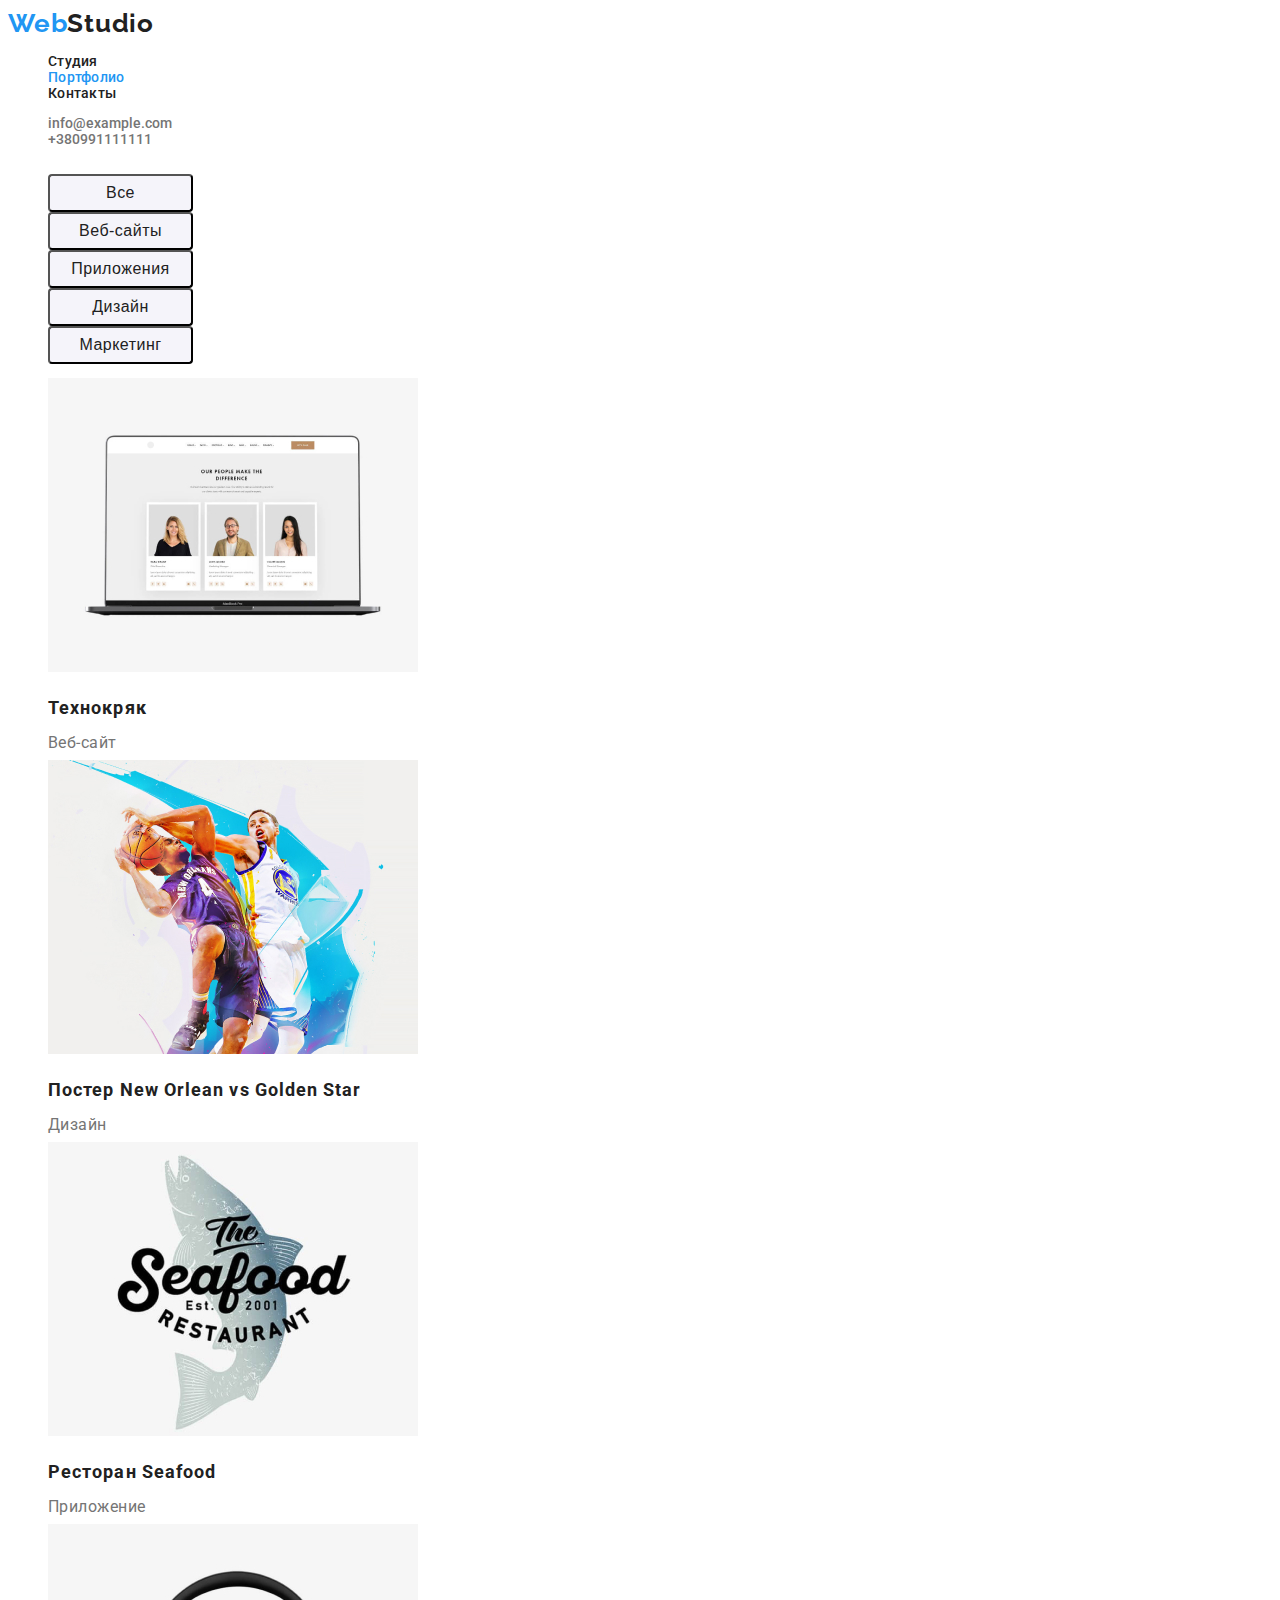
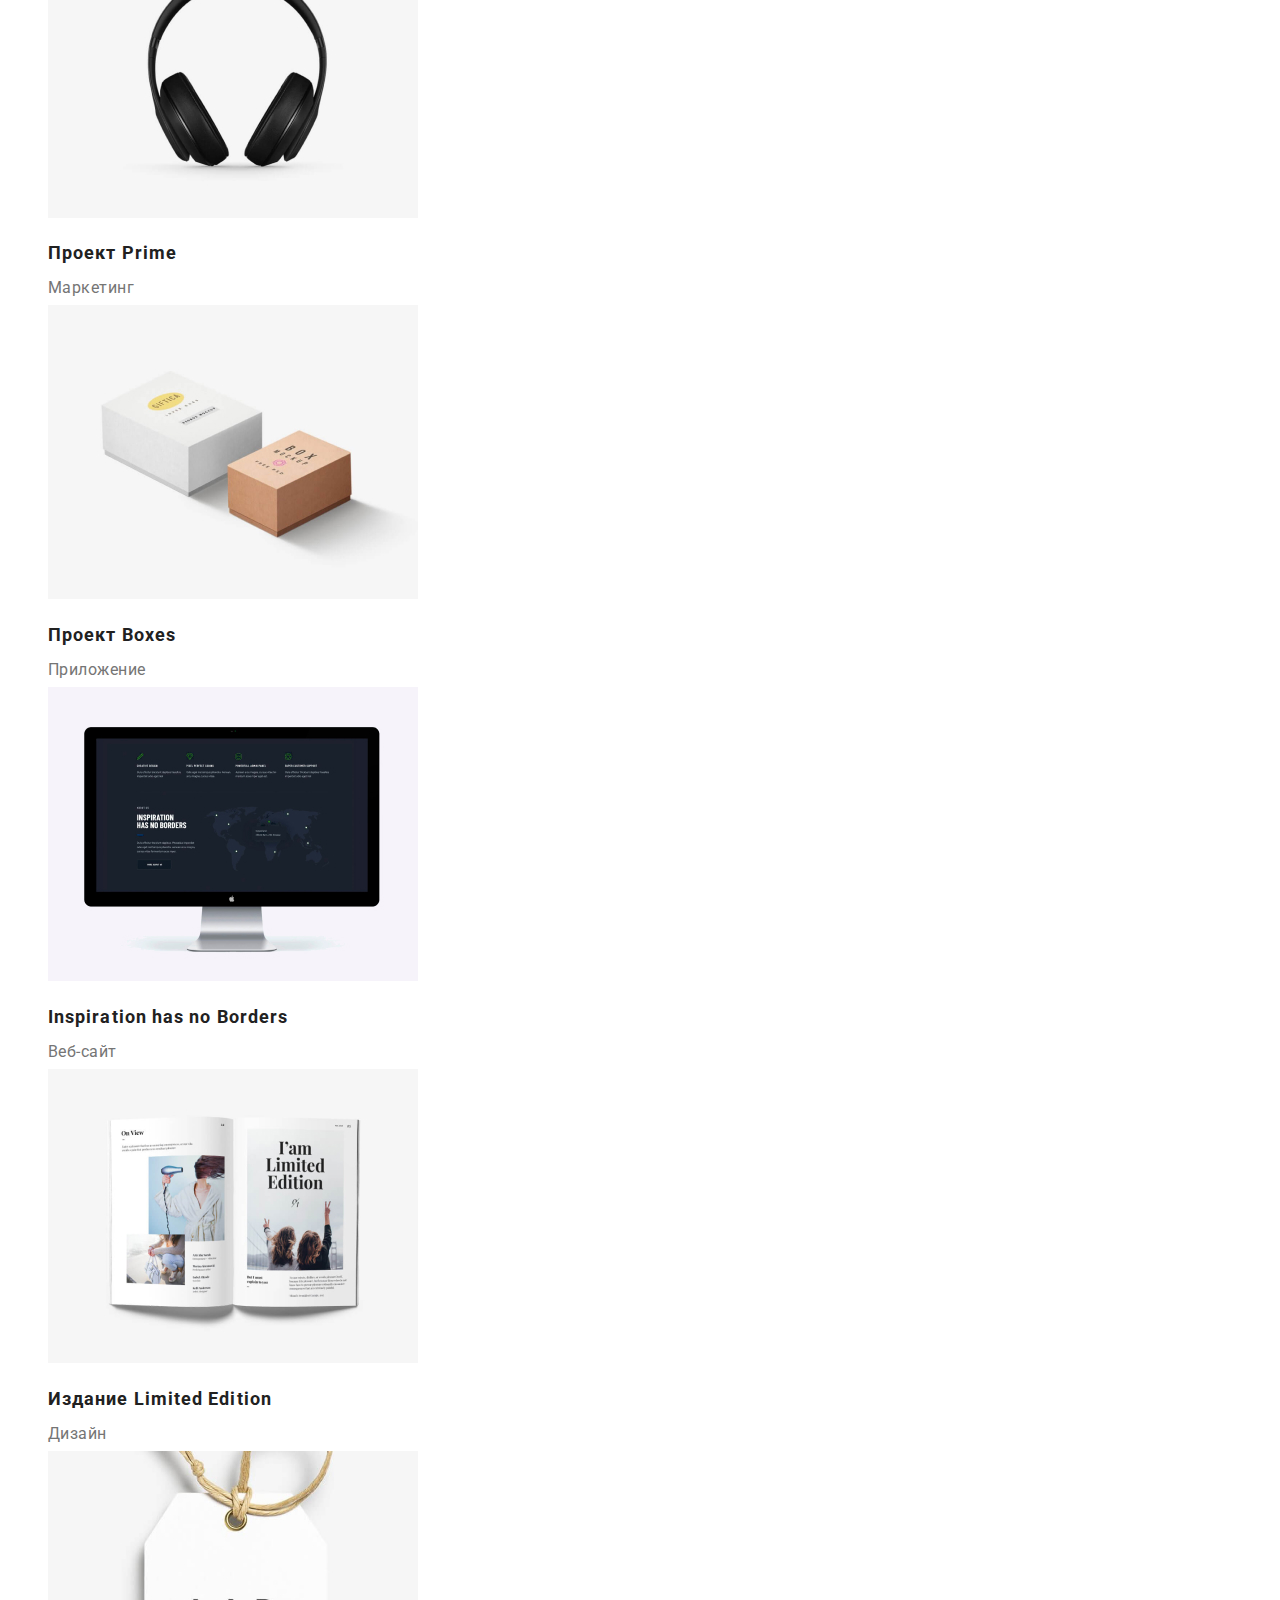
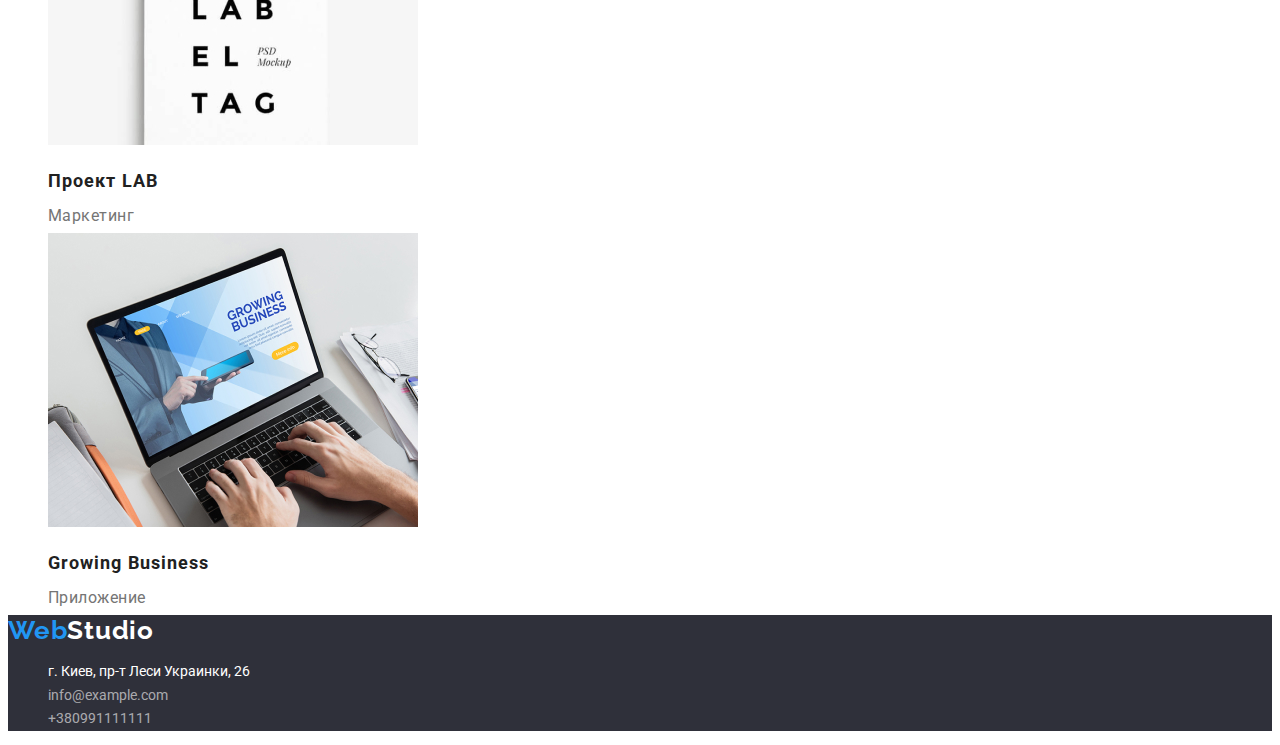
==== portfolio.html @ c5f2e63c "2" ====
<!DOCTYPE html>
<html lang="en">
  <head>
    <link
      rel="stylesheet"
      href="https://cdnjs.cloudflare.com/ajax/libs/modern-normalize/1.1.0/modern-normalize.min.css"
      integrity="sha512-wpPYUAdjBVSE4KJnH1VR1HeZfpl1ub8YT/NKx4PuQ5NmX2tKuGu6U/JRp5y+Y8XG2tV+wKQpNHVUX03MfMFn9Q=="
      crossorigin="anonymous"
      referrerpolicy="no-referrer"
    />
    <meta charset="UTF-8" />
    <meta http-equiv="X-UA-Compatible" content="IE=edge" />
    <meta name="viewport" content="width=device-width, initial-scale=1.0" />
    <title>Document</title>
    <link rel="preconnect" href="https://fonts.googleapis.com" />
    <link rel="preconnect" href="https://fonts.gstatic.com" crossorigin />
    <link
      href="https://fonts.googleapis.com/css2?family=Raleway:wght@700&family=Roboto:wght@400;500;700;900&display=swap"
      rel="stylesheet"
    />
    <link rel="stylesheet" href="./css/styles.css" />
  </head>
  <body>
    <!--Шапка сайта-->
    <header>
      <nav class="header-nav">
        <a class="header-logo" href="./index.html"
          >Web<span class="header-logo-dark">Studio</span></a
        >
        <ul class="list menu-list">
          <li><a class="menu-link" href="/index.html">Студия</a></li>
          <li><a class="menu-link current" href="">Портфолио</a></li>
          <li><a class="menu-link" href="">Контакты</a></li>
        </ul>
      </nav>
      <ul>
        <li>
          <a class="header-link" href="mailto:info@example.com"
            >info@example.com</a
          >
        </li>
        <li>
          <a class="header-link" href="tel:+380991111111">+380991111111</a>
        </li>
      </ul>
    </header>
    <main>
      <!--Портфолио-->
      <section>
        <h1 class="visually-hidden">Наши работы</h1>
        <ul class="button-list">
          <li>
            <button type="button" class="btn">Все</button>
          </li>
          <li>
            <button type="button" class="btn">Веб-сайты</button>
          </li>
          <li>
            <button type="button" class="btn">Приложения</button>
          </li>
          <li><button type="button" class="btn">Дизайн</button></li>
          <li>
            <button type="button" class="btn">Маркетинг</button>
          </li>
        </ul>
        <ul class="projects-list">
          <li class="projects-item">
            <a href="">
              <img src="./img/img_7.jpg" alt="" width="370" />
              <h2 class="projects-title">Технокряк</h2>
              <p class="projects-text">Веб-сайт</p></a
            >
          </li>
          <li class="projects-item">
            <a href="">
              <img src="./img/img_8.jpg" alt="" width="370" />
              <h2 class="projects-title">Постер New Orlean vs Golden Star</h2>
              <p class="projects-text">Дизайн</p></a
            >
          </li>
          <li class="projects-item">
            <a href="">
              <img src="./img/img_9.jpg" alt="" width="370" />
              <h2 class="projects-title">Ресторан Seafood</h2>
              <p class="projects-text">Приложение</p></a
            >
          </li>
          <li class="projects-item">
            <a href="">
              <img src="./img/img_10.jpg" alt="" width="370" />
              <h2 class="projects-title">Проект Prime</h2>
              <p class="projects-text">Маркетинг</p></a
            >
          </li>
          <li class="projects-item">
            <a href="">
              <img src="./img/img_11.jpg" alt="" width="370" />
              <h2 class="projects-title">Проект Boxes</h2>
              <p class="projects-text">Приложение</p></a
            >
          </li>
          <li class="projects-item">
            <a href="">
              <img src="./img/img_12.jpg" alt="" width="370" />
              <h2 class="projects-title">Inspiration has no Borders</h2>
              <p class="projects-text">Веб-сайт</p></a
            >
          </li>
          <li class="projects-item">
            <a href="">
              <img src="./img/img_13.jpg" alt="" width="370" />
              <h2 class="projects-title">Издание Limited Edition</h2>
              <p class="projects-text">Дизайн</p></a
            >
          </li>
          <li class="projects-item">
            <a href="">
              <img src="./img/img_14.jpg" alt="" width="370" />
              <h2 class="projects-title">Проект LAB</h2>
              <p class="projects-text">Маркетинг</p></a
            >
          </li>
          <li class="projects-item">
            <a href="">
              <img src="./img/img_15.jpg" alt="" width="370" />
              <h2 class="projects-title">Growing Business</h2>
              <p class="projects-text">Приложение</p></a
            >
          </li>
        </ul>
      </section>
    </main>
    <!--Футер-->
    <footer>
      <a class="header-logo" href="/index.html"
        >Web<span class="header-logo-light">Studio</span></a
      >
      <address class="address">
        <ul class="contacts-list">
          <li class="contacts-list-item">
            <a
              target="blank"
              href="https://www.google.com/maps?q=%D0%B3.+%D0%9A%D0%B8%D0%B5%D0%B2,+%D0%BF%D1%80-%D1%82+%D0%9B%D0%B5%D1%81%D0%B8+%D0%A3%D0%BA%D1%80%D0%B0%D0%B8%D0%BD%D0%BA%D0%B8,+26&rlz=1C1MKZV_itPL974PL974&um=1&ie=UTF-8&sa=X&ved=2ahUKEwjQ0f35o9bzAhWI-ioKHfckBtQQ_AUoAXoECAEQAw"
              class="contacts-address"
            >
              г. Киев, пр-т Леси Украинки, 26</a
            >
          </li>
          <li class="contacts-list-item">
            <a class="contacts-link" href="mailto:info@example.com"
              >info@example.com</a
            >
          </li>
          <li class="contacts-list-item">
            <a class="contacts-link" href="tel:+380991111111">+380991111111</a>
          </li>
        </ul>
      </address>
    </footer>
  </body>
</html>
---- css/styles.css ----
:root {
  --header-color: #212121;
  --primary-text-color: #757575;
  --second-text-color: #fff;
  --primary-title-color: #fff;
  --second-title-color: #212121;
  --accent-color: #2196f3;
}
/* Убираем подчеркивание */
a {
  text-decoration: none;
}

ul {
  list-style: none;
}
/*Лого */
.header-logo {
  font-family: Raleway;
  font-style: normal;
  font-weight: bold;
  font-size: 26px;
  line-height: 31px;
  letter-spacing: 0.03em;
  color: #2196f3;
}
.header-logo-dark {
  color: #212121;
}
/* section hero */
.hero {
  width: 1600px;
  height: 600px;
  left: 0px;
  top: 80px;

  background: #2f303a;
}
.hero-title {
  position: absolute;
  width: 696px;
  height: 120px;
  left: 452px;
  top: 280px;

  font-family: Roboto;
  font-style: normal;
  font-weight: 900;
  font-size: 44px;
  line-height: 60px;
  text-align: center;
  letter-spacing: 0.06em;
  text-transform: uppercase;
  color: #ffffff;
}
/* section */
.feature-list-title {
  font-family: Roboto;
  font-style: normal;
  font-weight: 700;
  font-size: 14px;
  line-height: 1.14;
  letter-spacing: 0.03em;
  text-transform: uppercase;

  color: #212121;
}

.feature-list-text {
  font-weight: normal;
  font-size: 14px;
  line-height: height 1.7;
  letter-spacing: 0.03em;
  color: #757575;
}
.section-title {
  font-size: 36px;
  line-height: 42px;
  text-align: center;
  letter-spacing: 0.03em;

  color: #212121;
}
.section-title-img {
  font-weight: 500;
  font-size: 16px;
  line-height: 1.18;
  letter-spacing: 0.03em;

  color: #212121;
}
.section-text {
  font-weight: normal;
  font-size: 16px;
  line-height: 1.18px;
  letter-spacing: 0.03em;

  color: #757575;
}

/* h1 Портфолио */
.visually-hidden {
  width: 1px;
  height: 1px;
  margin: -1px;
  border: 0;
  padding: 0;
  white-space: nowrap;
  clip-path: inset(100%);
  clip: rect(0 0 0 0);
  overflow: hidden;
}
body {
  font-family: roboto, sans-serif;
  font-size: 14px;
  letter-spacing: 0.03;
}

/* Projects-list */
.projects-title {
  font-weight: 700;
  font-size: 18px;
  line-height: 2;
  letter-spacing: 0.06em;
  color: #212121;
}
.projects-text {
  font-weight: 400;
  font-size: 16px;
  line-height: 1.9px;
  letter-spacing: 0.03em;
  color: #757575;
}
.btn {
  width: 145px;
  height: 38px;
  left: 712px;
  top: 174px;

  background: #f5f4fa;
  border-radius: 4px;
}
.header-btn {
  position: absolute;
  width: 200px;
  height: 50px;
  left: 685px;
  top: 464px;
  background: #2196f3;
  border-radius: 4px;
}
.header-btn :hover {
  background-color: #188ce8;
}
.text-btn {
  font-weight: bold;
  font-size: 16px;
  line-height: 1.9;

  align-items: center;
  text-align: center;
  letter-spacing: 0.06em;

  color: #ffffff;
}
.btn-light {
  font-weight: 500;
  font-size: 16px;
  line-height: 1.36px;
  color: #fff;
}
.btn {
  font-weight: 500;
  font-size: 16px;
  line-height: 1.3;
  text-align: center;
  letter-spacing: 0.03em;
  color: #212121;
}
.btn:hover,
.btn:focus {
  background-color: var(--accent-color);
  color: #ffffff;
}
/* header nav */
.header {
  background-color: var(--primary-text-color);
}
.menu-list {
  list-style: none;
}
.header-link {
  text-decoration: none;
}

.menu-link {
  font-weight: 500;
  font-size: 14px;
  line-height: 1.14px;
  letter-spacing: 0.02em;

  color: #212121;
}
.menu-link:hover,
.menu-link:focus {
  color: var(--accent-color);
}

.header-link {
  font-weight: 500;
  font-size: 14px;
  line-height: 1.14px;
  color: #757575;
}
.header-link:hover,
.header-link:focus {
  color: #2196f3;
}
.current {
  color: var(--accent-color);
}
/* Текст */

/* Футер */
footer {
  background-color: #2f303a;
}
.header-logo-light {
  color: #ffffff;
}
.address {
  font-style: normal;
}

.contacts-address {
  color: rgba(255, 255, 255, 1);
  line-height: 1.71;
}
.contacts-address:hover {
  color: var(--accent-color);
}
.contacts-link {
  color: rgba(255, 255, 255, 0.6);
  line-height: 1.7;
}
.contacts-link:hover {
  color: var(--accent-color);
}
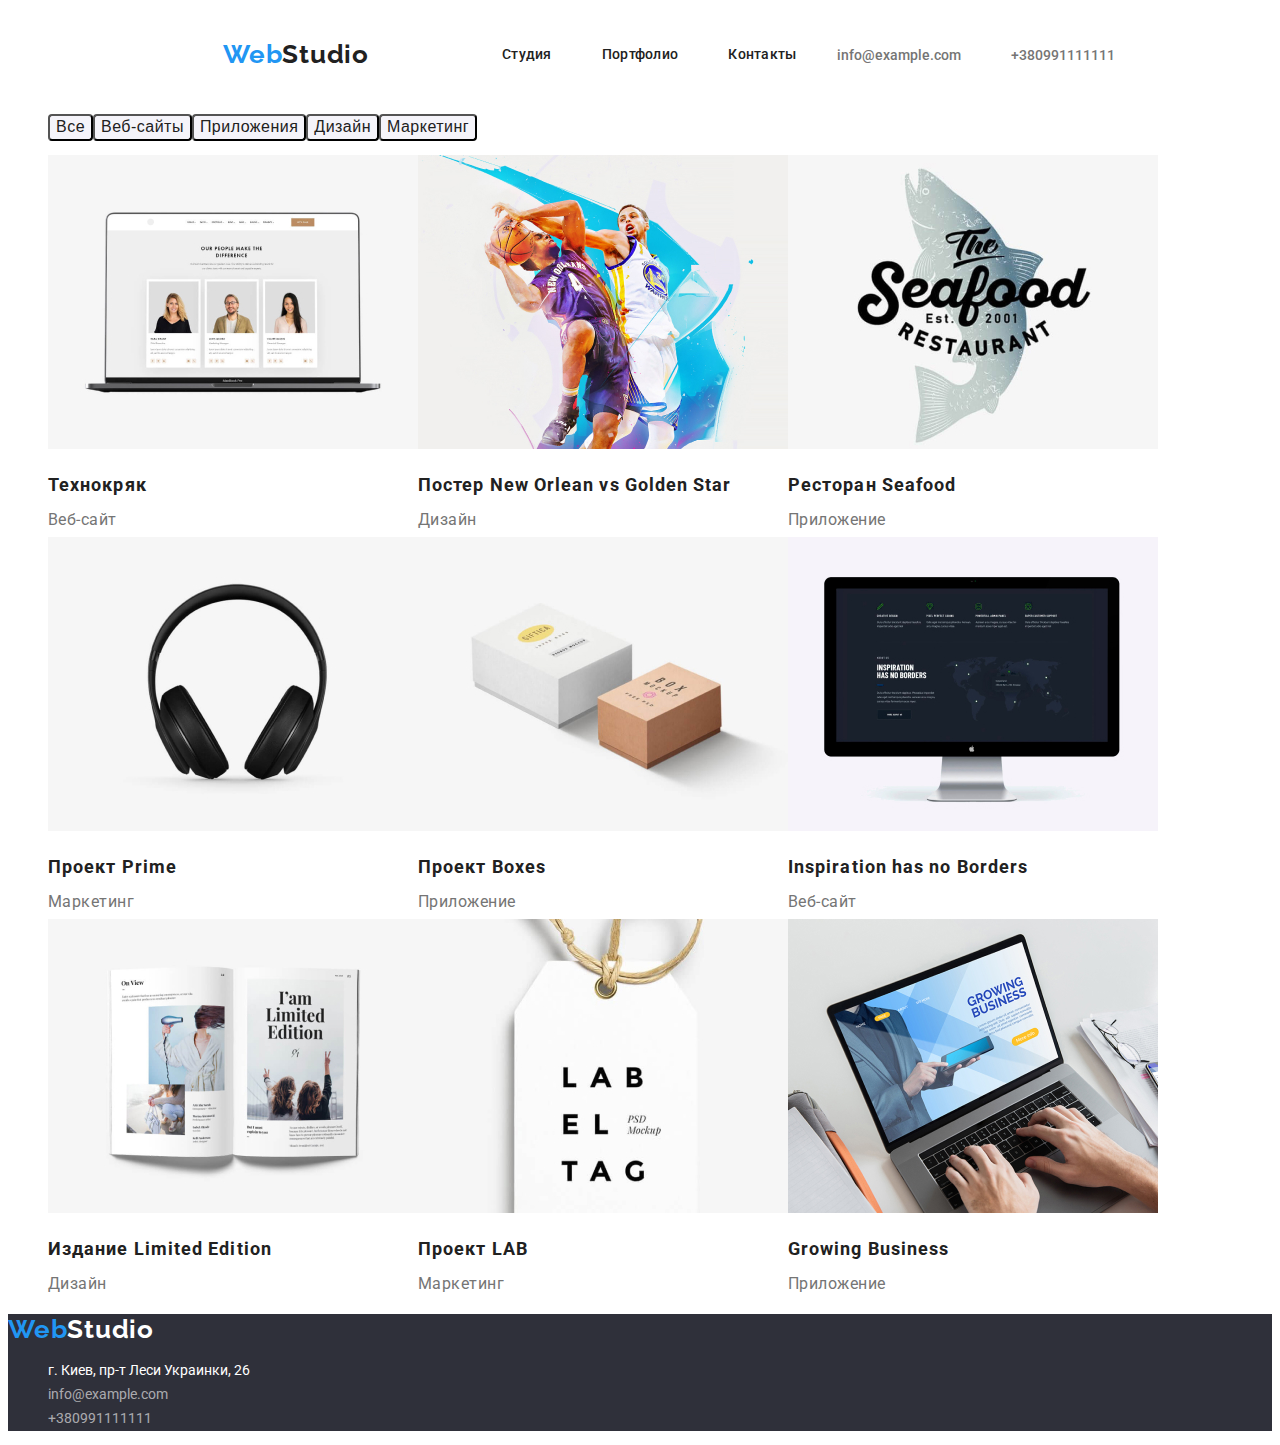
==== commit b5077fb6: "3" ====
--- a/portfolio.html
+++ b/portfolio.html
@@ -22,27 +22,32 @@
   </head>
   <body>
     <!--Шапка сайта-->
-    <header>
-      <nav class="header-nav">
-        <a class="header-logo" href="./index.html"
+    <header class="page-header">
+      <nav class="container main-nav">
+        <a class="header-logo logo-nav" href="./index.html"
           >Web<span class="header-logo-dark">Studio</span></a
         >
-        <ul class="list menu-list">
-          <li><a class="menu-link" href="/index.html">Студия</a></li>
-          <li><a class="menu-link current" href="">Портфолио</a></li>
-          <li><a class="menu-link" href="">Контакты</a></li>
+        <ul class="site-nav menu-list">
+          <li class="item">
+            <a class="menu-link current" href="./index.html">Студия</a>
+          </li>
+          <li class="item">
+            <a class="menu-link" href="./portfolio.html">Портфолио</a>
+          </li>
+          <li class="item"><a class="menu-link" href="">Контакты</a></li>
+        </ul>
+
+        <ul class="contacts-nav menu-list">
+          <li class="item">
+            <a class="header-link menu-link" href="mailto:info@example.com"
+              >info@example.com</a
+            >
+          </li>
+          <li class="item">
+            <a class="header-link" href="tel:+380991111111">+380991111111</a>
+          </li>
         </ul>
       </nav>
-      <ul>
-        <li>
-          <a class="header-link" href="mailto:info@example.com"
-            >info@example.com</a
-          >
-        </li>
-        <li>
-          <a class="header-link" href="tel:+380991111111">+380991111111</a>
-        </li>
-      </ul>
     </header>
     <main>
       <!--Портфолио-->
@@ -63,71 +68,93 @@
             <button type="button" class="btn">Маркетинг</button>
           </li>
         </ul>
-        <ul class="projects-list">
-          <li class="projects-item">
-            <a href="">
-              <img src="./img/img_7.jpg" alt="" width="370" />
-              <h2 class="projects-title">Технокряк</h2>
-              <p class="projects-text">Веб-сайт</p></a
-            >
-          </li>
-          <li class="projects-item">
-            <a href="">
-              <img src="./img/img_8.jpg" alt="" width="370" />
-              <h2 class="projects-title">Постер New Orlean vs Golden Star</h2>
-              <p class="projects-text">Дизайн</p></a
-            >
-          </li>
-          <li class="projects-item">
-            <a href="">
-              <img src="./img/img_9.jpg" alt="" width="370" />
-              <h2 class="projects-title">Ресторан Seafood</h2>
-              <p class="projects-text">Приложение</p></a
-            >
-          </li>
-          <li class="projects-item">
-            <a href="">
-              <img src="./img/img_10.jpg" alt="" width="370" />
-              <h2 class="projects-title">Проект Prime</h2>
-              <p class="projects-text">Маркетинг</p></a
-            >
-          </li>
-          <li class="projects-item">
-            <a href="">
-              <img src="./img/img_11.jpg" alt="" width="370" />
-              <h2 class="projects-title">Проект Boxes</h2>
-              <p class="projects-text">Приложение</p></a
-            >
-          </li>
-          <li class="projects-item">
-            <a href="">
-              <img src="./img/img_12.jpg" alt="" width="370" />
-              <h2 class="projects-title">Inspiration has no Borders</h2>
-              <p class="projects-text">Веб-сайт</p></a
-            >
-          </li>
-          <li class="projects-item">
-            <a href="">
-              <img src="./img/img_13.jpg" alt="" width="370" />
-              <h2 class="projects-title">Издание Limited Edition</h2>
-              <p class="projects-text">Дизайн</p></a
-            >
-          </li>
-          <li class="projects-item">
-            <a href="">
-              <img src="./img/img_14.jpg" alt="" width="370" />
-              <h2 class="projects-title">Проект LAB</h2>
-              <p class="projects-text">Маркетинг</p></a
-            >
-          </li>
-          <li class="projects-item">
-            <a href="">
-              <img src="./img/img_15.jpg" alt="" width="370" />
-              <h2 class="projects-title">Growing Business</h2>
-              <p class="projects-text">Приложение</p></a
-            >
-          </li>
-        </ul>
+        <div class="flex-container">
+          <ul class="projects-list">
+            <div class="projects-element">
+              <li class="projects-item">
+                <a href="">
+                  <img src="./img/img_7.jpg" alt="" width="370" />
+                  <h2 class="projects-title">Технокряк</h2>
+                  <p class="projects-text">Веб-сайт</p></a
+                >
+              </li>
+            </div>
+            <div class="projects-element">
+              <li class="projects-item">
+                <a href="">
+                  <img src="./img/img_8.jpg" alt="" width="370" />
+                  <h2 class="projects-title">
+                    Постер New Orlean vs Golden Star
+                  </h2>
+                  <p class="projects-text">Дизайн</p></a
+                >
+              </li>
+            </div>
+            <div class="projects-element">
+              <li class="projects-item">
+                <a href="">
+                  <img src="./img/img_9.jpg" alt="" width="370" />
+                  <h2 class="projects-title">Ресторан Seafood</h2>
+                  <p class="projects-text">Приложение</p></a
+                >
+              </li>
+            </div>
+            <div class="projects-element">
+              <li class="projects-item">
+                <a href="">
+                  <img src="./img/img_10.jpg" alt="" width="370" />
+                  <h2 class="projects-title">Проект Prime</h2>
+                  <p class="projects-text">Маркетинг</p></a
+                >
+              </li>
+            </div>
+            <div class="projects-element">
+              <li class="projects-item">
+                <a href="">
+                  <img src="./img/img_11.jpg" alt="" width="370" />
+                  <h2 class="projects-title">Проект Boxes</h2>
+                  <p class="projects-text">Приложение</p></a
+                >
+              </li>
+            </div>
+            <div class="projects-element">
+              <li class="projects-item">
+                <a href="">
+                  <img src="./img/img_12.jpg" alt="" width="370" />
+                  <h2 class="projects-title">Inspiration has no Borders</h2>
+                  <p class="projects-text">Веб-сайт</p></a
+                >
+              </li>
+            </div>
+            <div class="projects-element">
+              <li class="projects-item">
+                <a href="">
+                  <img src="./img/img_13.jpg" alt="" width="370" />
+                  <h2 class="projects-title">Издание Limited Edition</h2>
+                  <p class="projects-text">Дизайн</p></a
+                >
+              </li>
+            </div>
+            <div class="projects-element">
+              <li class="projects-item">
+                <a href="">
+                  <img src="./img/img_14.jpg" alt="" width="370" />
+                  <h2 class="projects-title">Проект LAB</h2>
+                  <p class="projects-text">Маркетинг</p></a
+                >
+              </li>
+            </div>
+            <div class="projects-element">
+              <li class="projects-item">
+                <a href="">
+                  <img src="./img/img_15.jpg" alt="" width="370" />
+                  <h2 class="projects-title">Growing Business</h2>
+                  <p class="projects-text">Приложение</p></a
+                >
+              </li>
+            </div>
+          </ul>
+        </div>
       </section>
     </main>
     <!--Футер-->
--- a/css/styles.css
+++ b/css/styles.css
@@ -14,6 +14,12 @@
 ul {
   list-style: none;
 }
+body {
+  font-family: roboto, sans-serif;
+  font-size: 14px;
+  letter-spacing: 0.03;
+}
+
 /*Лого */
 .header-logo {
   font-family: Raleway;
@@ -27,13 +33,78 @@
 .header-logo-dark {
   color: #212121;
 }
+/* header nav */
+.header {
+  background-color: var(--primary-text-color);
+}
+/* main nav */
+.main-nav {
+  display: flex;
+  align-items: center;
+}
+.site-nav {
+  display: flex;
+  margin-left: 93px;
+}
+.logo-nav {
+  margin-left: 215px;
+}
+.site-nav .item + .item {
+  margin-left: 50px;
+}
+
+.menu-list {
+  list-style: none;
+}
+/*  
+.header-link {
+  text-decoration: none;
+} */
+
+.site-nav .menu-link {
+  display: block;
+  padding-top: 32px;
+  padding-bottom: 32px;
+
+  color: #212121;
+  font-weight: 500;
+  font-size: 14px;
+  line-height: 1.14px;
+  letter-spacing: 0.02em;
+  text-decoration: none;
+}
+.menu-link:hover,
+.menu-link:focus {
+  color: var(--accent-color);
+}
+/* contacs-nav */
+.contacts-nav {
+  display: flex;
+}
+
+.contacts-nav .item + .item {
+  margin-left: 50px;
+}
+.header-link {
+  font-weight: 500;
+  font-size: 14px;
+  line-height: 1.14px;
+  color: #757575;
+}
+.header-link:hover,
+.header-link:focus {
+  color: #2196f3;
+}
+.current {
+  color: var(--accent-color);
+}
+
 /* section hero */
 .hero {
   width: 1600px;
   height: 600px;
-  left: 0px;
-  top: 80px;
-
+
+  background: #2f303a;
   background: #2f303a;
 }
 .hero-title {
@@ -44,19 +115,24 @@
   top: 280px;
 
   font-family: Roboto;
-  font-style: normal;
   font-weight: 900;
   font-size: 44px;
   line-height: 60px;
+
   text-align: center;
   letter-spacing: 0.06em;
   text-transform: uppercase;
+
   color: #ffffff;
 }
-/* section */
+/* feature-section */
+.feature-list {
+  display: flex;
+  flex-wrap: wrap;
+  margin-top: 94px;
+}
 .feature-list-title {
   font-family: Roboto;
-  font-style: normal;
   font-weight: 700;
   font-size: 14px;
   line-height: 1.14;
@@ -66,12 +142,19 @@
   color: #212121;
 }
 
+.feature-list .item {
+  width: 250px;
+}
 .feature-list-text {
   font-weight: normal;
   font-size: 14px;
   line-height: height 1.7;
   letter-spacing: 0.03em;
   color: #757575;
+}
+/* section work */
+.section-work {
+  display: flex;
 }
 .section-title {
   font-size: 36px;
@@ -110,13 +193,20 @@
   clip: rect(0 0 0 0);
   overflow: hidden;
 }
-body {
-  font-family: roboto, sans-serif;
-  font-size: 14px;
-  letter-spacing: 0.03;
-}
 
 /* Projects-list */
+.test-conteiner {
+  display: flex;
+  width: 1230px;
+  padding-left: 15px;
+  padding-right: 15px;
+  margin-left: auto;
+  margin-right: auto;
+}
+.projects-list {
+  display: flex;
+  flex-wrap: wrap;
+}
 .projects-title {
   font-weight: 700;
   font-size: 18px;
@@ -131,12 +221,10 @@
   letter-spacing: 0.03em;
   color: #757575;
 }
+.button-list {
+  display: flex;
+}
 .btn {
-  width: 145px;
-  height: 38px;
-  left: 712px;
-  top: 174px;
-
   background: #f5f4fa;
   border-radius: 4px;
 }
@@ -144,8 +232,9 @@
   position: absolute;
   width: 200px;
   height: 50px;
-  left: 685px;
-  top: 464px;
+  left: 700px;
+  top: 430px;
+  margin-top: 30px;
   background: #2196f3;
   border-radius: 4px;
 }
@@ -182,43 +271,7 @@
   background-color: var(--accent-color);
   color: #ffffff;
 }
-/* header nav */
-.header {
-  background-color: var(--primary-text-color);
-}
-.menu-list {
-  list-style: none;
-}
-.header-link {
-  text-decoration: none;
-}
-
-.menu-link {
-  font-weight: 500;
-  font-size: 14px;
-  line-height: 1.14px;
-  letter-spacing: 0.02em;
-
-  color: #212121;
-}
-.menu-link:hover,
-.menu-link:focus {
-  color: var(--accent-color);
-}
-
-.header-link {
-  font-weight: 500;
-  font-size: 14px;
-  line-height: 1.14px;
-  color: #757575;
-}
-.header-link:hover,
-.header-link:focus {
-  color: #2196f3;
-}
-.current {
-  color: var(--accent-color);
-}
+
 /* Текст */
 
 /* Футер */
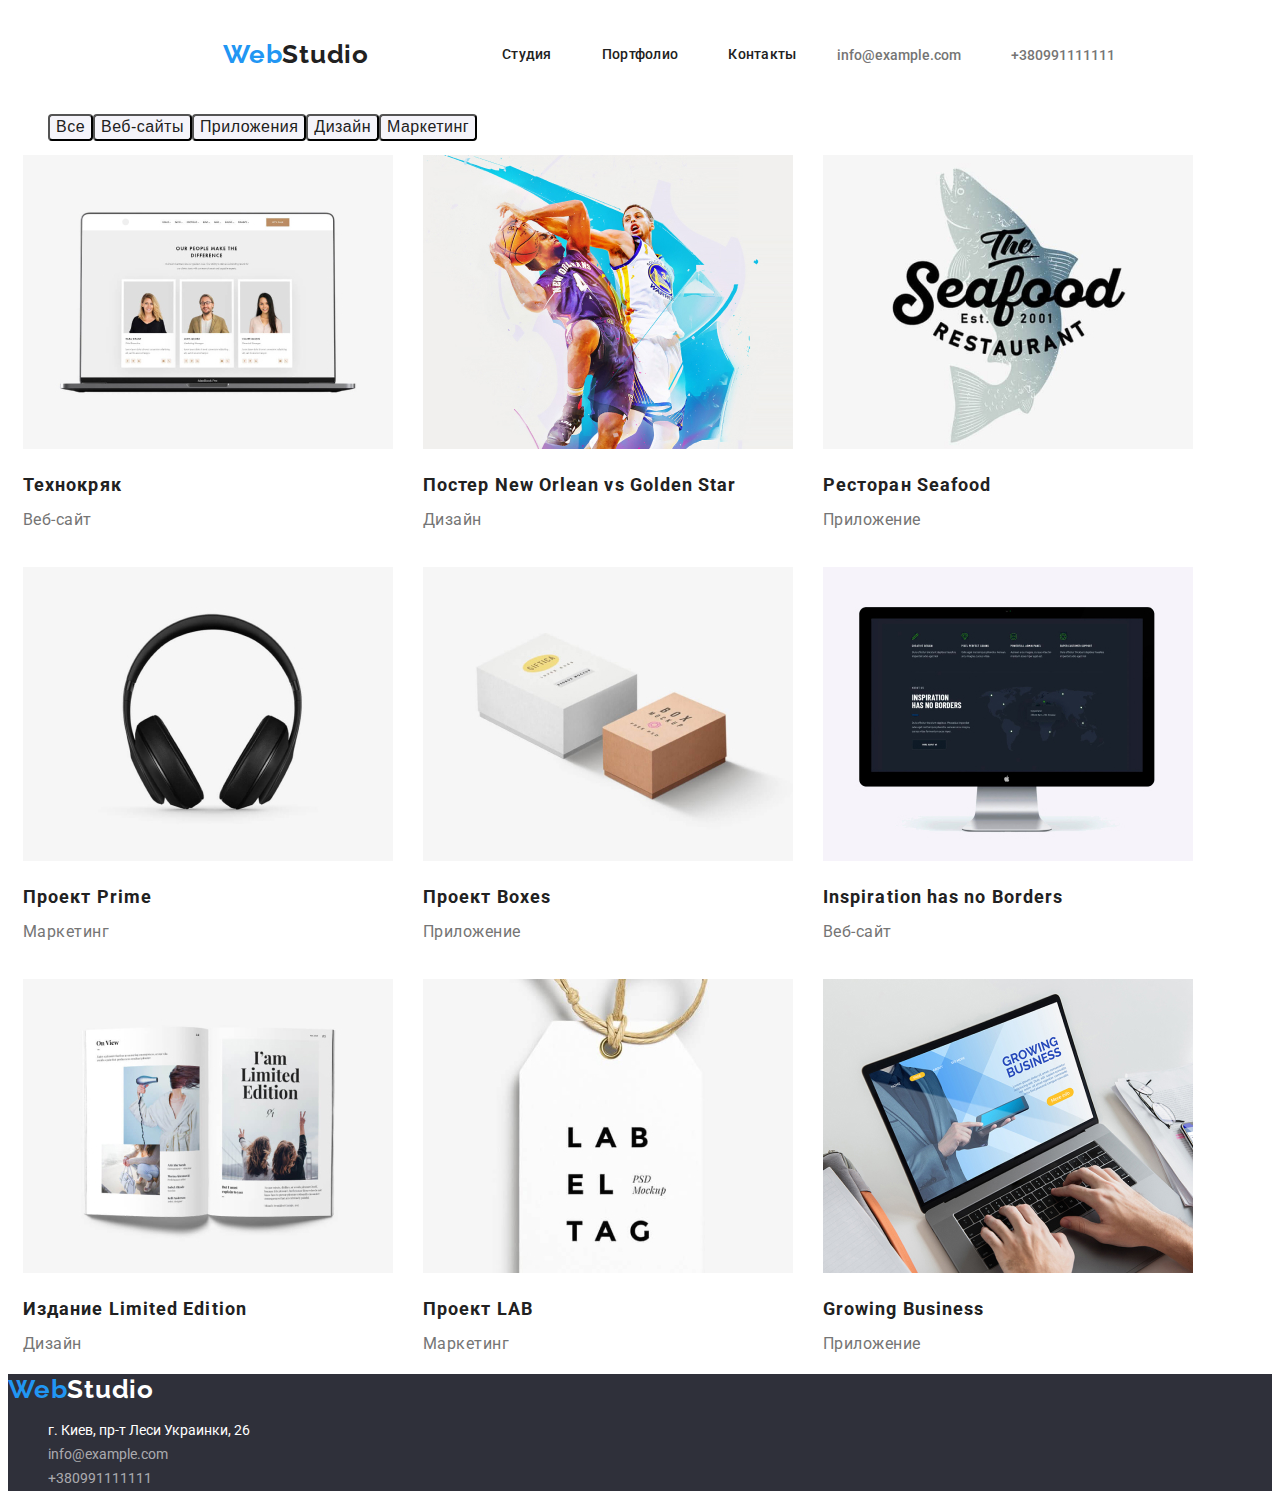
==== commit 776d3111: "3" ====
--- a/portfolio.html
+++ b/portfolio.html
@@ -70,89 +70,75 @@
         </ul>
         <div class="flex-container">
           <ul class="projects-list">
-            <div class="projects-element">
-              <li class="projects-item">
-                <a href="">
-                  <img src="./img/img_7.jpg" alt="" width="370" />
-                  <h2 class="projects-title">Технокряк</h2>
-                  <p class="projects-text">Веб-сайт</p></a
-                >
-              </li>
-            </div>
-            <div class="projects-element">
-              <li class="projects-item">
-                <a href="">
-                  <img src="./img/img_8.jpg" alt="" width="370" />
-                  <h2 class="projects-title">
-                    Постер New Orlean vs Golden Star
-                  </h2>
-                  <p class="projects-text">Дизайн</p></a
-                >
-              </li>
-            </div>
-            <div class="projects-element">
-              <li class="projects-item">
-                <a href="">
-                  <img src="./img/img_9.jpg" alt="" width="370" />
-                  <h2 class="projects-title">Ресторан Seafood</h2>
-                  <p class="projects-text">Приложение</p></a
-                >
-              </li>
-            </div>
-            <div class="projects-element">
-              <li class="projects-item">
-                <a href="">
-                  <img src="./img/img_10.jpg" alt="" width="370" />
-                  <h2 class="projects-title">Проект Prime</h2>
-                  <p class="projects-text">Маркетинг</p></a
-                >
-              </li>
-            </div>
-            <div class="projects-element">
-              <li class="projects-item">
-                <a href="">
-                  <img src="./img/img_11.jpg" alt="" width="370" />
-                  <h2 class="projects-title">Проект Boxes</h2>
-                  <p class="projects-text">Приложение</p></a
-                >
-              </li>
-            </div>
-            <div class="projects-element">
-              <li class="projects-item">
-                <a href="">
-                  <img src="./img/img_12.jpg" alt="" width="370" />
-                  <h2 class="projects-title">Inspiration has no Borders</h2>
-                  <p class="projects-text">Веб-сайт</p></a
-                >
-              </li>
-            </div>
-            <div class="projects-element">
-              <li class="projects-item">
-                <a href="">
-                  <img src="./img/img_13.jpg" alt="" width="370" />
-                  <h2 class="projects-title">Издание Limited Edition</h2>
-                  <p class="projects-text">Дизайн</p></a
-                >
-              </li>
-            </div>
-            <div class="projects-element">
-              <li class="projects-item">
-                <a href="">
-                  <img src="./img/img_14.jpg" alt="" width="370" />
-                  <h2 class="projects-title">Проект LAB</h2>
-                  <p class="projects-text">Маркетинг</p></a
-                >
-              </li>
-            </div>
-            <div class="projects-element">
-              <li class="projects-item">
-                <a href="">
-                  <img src="./img/img_15.jpg" alt="" width="370" />
-                  <h2 class="projects-title">Growing Business</h2>
-                  <p class="projects-text">Приложение</p></a
-                >
-              </li>
-            </div>
+            <li class="projects-item">
+              <a href="">
+                <img src="./img/img_7.jpg" alt="" width="370" />
+                <h2 class="projects-title">Технокряк</h2>
+                <p class="projects-text">Веб-сайт</p></a
+              >
+            </li>
+
+            <li class="projects-item">
+              <a href="">
+                <img src="./img/img_8.jpg" alt="" width="370" />
+                <h2 class="projects-title">Постер New Orlean vs Golden Star</h2>
+                <p class="projects-text">Дизайн</p></a
+              >
+            </li>
+            <li class="projects-item">
+              <a href="">
+                <img src="./img/img_9.jpg" alt="" width="370" />
+                <h2 class="projects-title">Ресторан Seafood</h2>
+                <p class="projects-text">Приложение</p></a
+              >
+            </li>
+            <li class="projects-item">
+              <a href="">
+                <img src="./img/img_10.jpg" alt="" width="370" />
+                <h2 class="projects-title">Проект Prime</h2>
+                <p class="projects-text">Маркетинг</p></a
+              >
+            </li>
+
+            <li class="projects-item">
+              <a href="">
+                <img src="./img/img_11.jpg" alt="" width="370" />
+                <h2 class="projects-title">Проект Boxes</h2>
+                <p class="projects-text">Приложение</p></a
+              >
+            </li>
+
+            <li class="projects-item">
+              <a href="">
+                <img src="./img/img_12.jpg" alt="" width="370" />
+                <h2 class="projects-title">Inspiration has no Borders</h2>
+                <p class="projects-text">Веб-сайт</p></a
+              >
+            </li>
+
+            <li class="projects-item">
+              <a href="">
+                <img src="./img/img_13.jpg" alt="" width="370" />
+                <h2 class="projects-title">Издание Limited Edition</h2>
+                <p class="projects-text">Дизайн</p></a
+              >
+            </li>
+
+            <li class="projects-item">
+              <a href="">
+                <img src="./img/img_14.jpg" alt="" width="370" />
+                <h2 class="projects-title">Проект LAB</h2>
+                <p class="projects-text">Маркетинг</p></a
+              >
+            </li>
+
+            <li class="projects-item">
+              <a href="">
+                <img src="./img/img_15.jpg" alt="" width="370" />
+                <h2 class="projects-title">Growing Business</h2>
+                <p class="projects-text">Приложение</p></a
+              >
+            </li>
           </ul>
         </div>
       </section>
--- a/css/styles.css
+++ b/css/styles.css
@@ -195,17 +195,30 @@
 }
 
 /* Projects-list */
-.test-conteiner {
-  display: flex;
-  width: 1230px;
+.projects-list {
+  display: flex;
+  flex-wrap: wrap;
   padding-left: 15px;
   padding-right: 15px;
   margin-left: auto;
   margin-right: auto;
 }
-.projects-list {
+/* .projects-list {
   display: flex;
   flex-wrap: wrap;
+} */
+
+.projects-item {
+  display: flex;
+  width: 370px;
+  margin-right: 30px;
+  margin-bottom: 30px;
+}
+.projects-item:nth-child(3n) {
+  margin-right: 0px;
+}
+.projects-item:nth-last-child(-n + 3) {
+  margin-bottom: 0;
 }
 .projects-title {
   font-weight: 700;
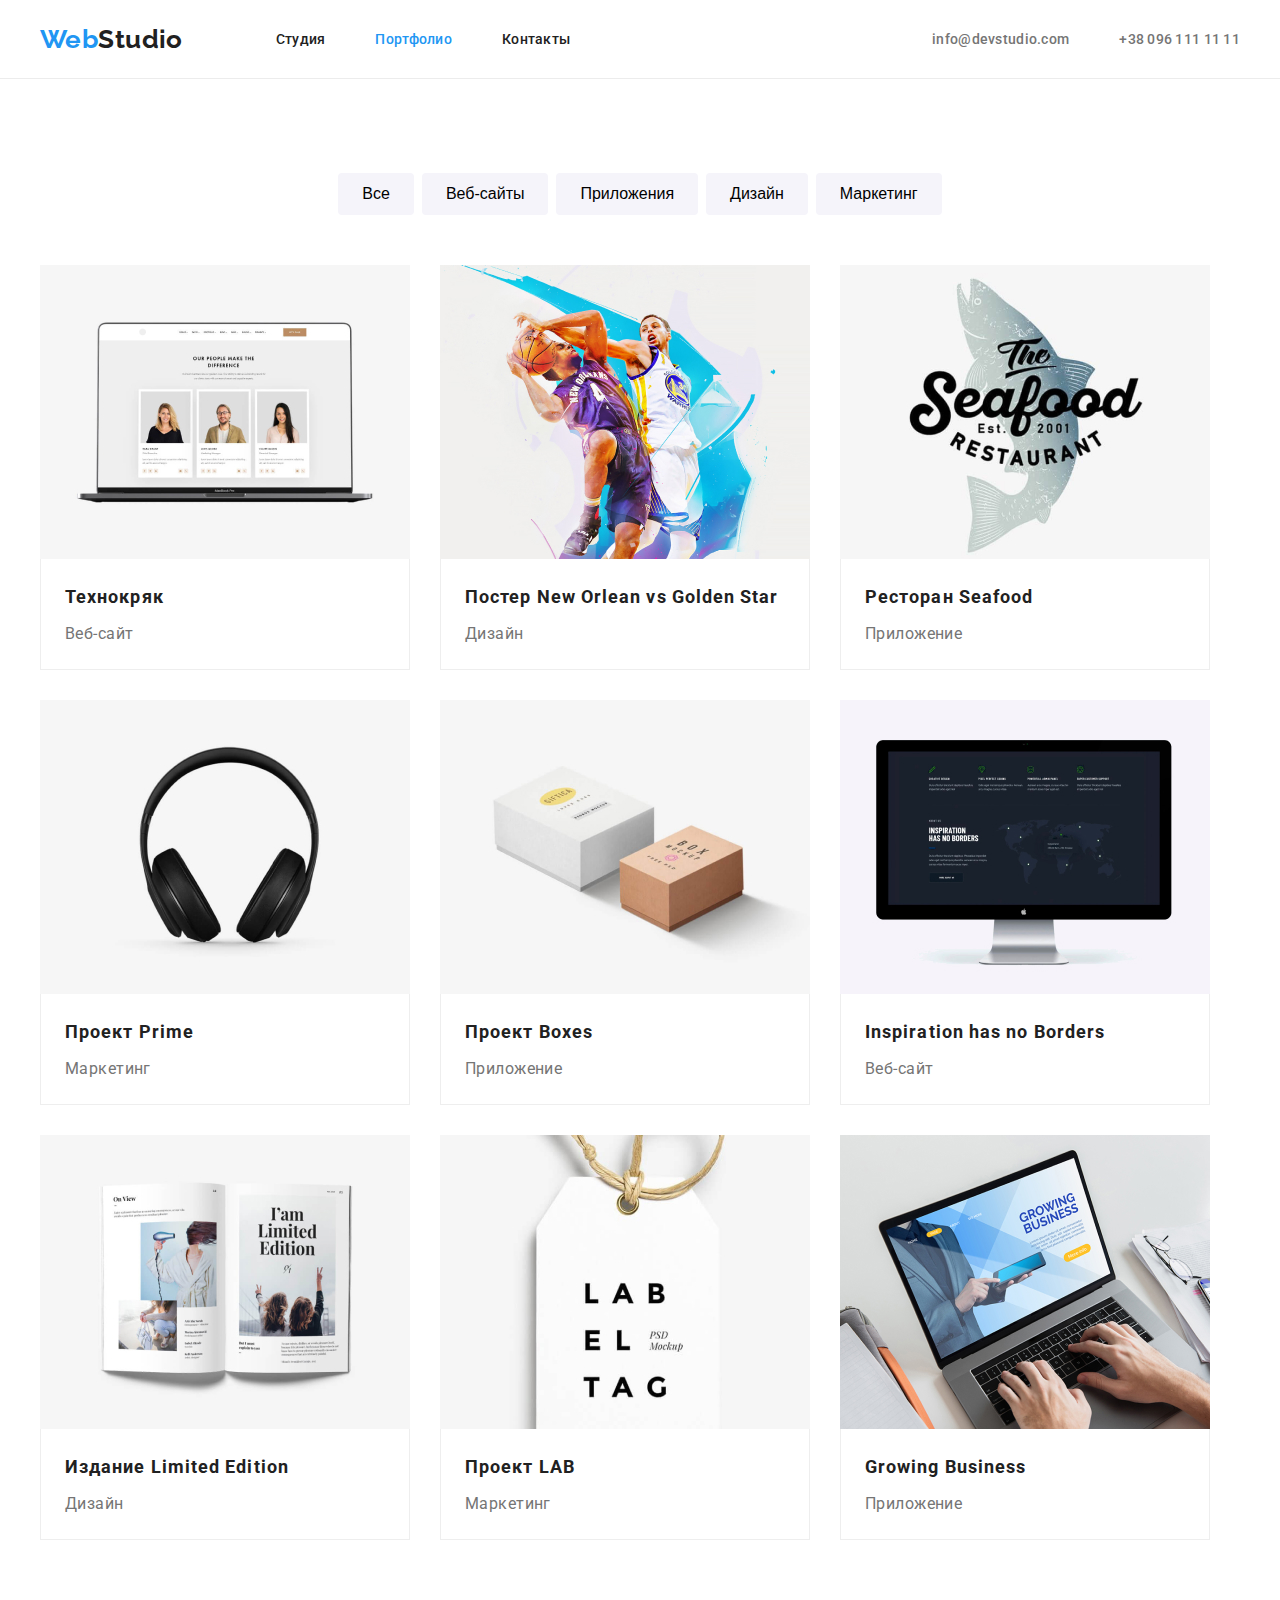
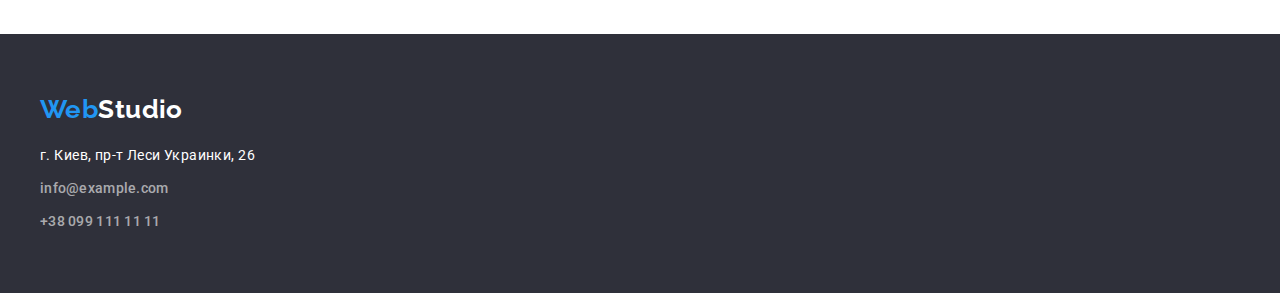
==== commit a0332709: "3" ====
--- a/portfolio.html
+++ b/portfolio.html
@@ -21,154 +21,237 @@
     <link rel="stylesheet" href="./css/styles.css" />
   </head>
   <body>
-    <!--Шапка сайта-->
-    <header class="page-header">
-      <nav class="container main-nav">
-        <a class="header-logo logo-nav" href="./index.html"
-          >Web<span class="header-logo-dark">Studio</span></a
-        >
-        <ul class="site-nav menu-list">
+    <header class="header">
+      <div class="container">
+        <nav class="header-nav">
+          <!-- logo -->
+          <a class="logo" href="./index.html">
+            <span class="logo--dark-theme">Web</span>Studio</a
+          >
+          <ul class="link-list">
+            <li class="item"><a class="link" href="./index.html">Студия</a></li>
+            <li class="item">
+              <a class="link current" href="./portfolio.html">Портфолио</a>
+            </li>
+            <li class="item"><a class="link" href="#">Контакты</a></li>
+          </ul>
+        </nav>
+        <!-- contacts -->
+        <ul class="header-contacts">
           <li class="item">
-            <a class="menu-link current" href="./index.html">Студия</a>
-          </li>
-          <li class="item">
-            <a class="menu-link" href="./portfolio.html">Портфолио</a>
-          </li>
-          <li class="item"><a class="menu-link" href="">Контакты</a></li>
-        </ul>
-
-        <ul class="contacts-nav menu-list">
-          <li class="item">
-            <a class="header-link menu-link" href="mailto:info@example.com"
-              >info@example.com</a
+            <a class="link link-grey" href="mailto:info@devstudio.com"
+              >info@devstudio.com</a
             >
           </li>
           <li class="item">
-            <a class="header-link" href="tel:+380991111111">+380991111111</a>
+            <a class="link link-grey" href="tel:+380961111111"
+              >+38 096 111 11 11</a
+            >
           </li>
         </ul>
-      </nav>
+      </div>
     </header>
+
+    <!-- main content -->
     <main>
-      <!--Портфолио-->
-      <section>
-        <h1 class="visually-hidden">Наши работы</h1>
-        <ul class="button-list">
-          <li>
-            <button type="button" class="btn">Все</button>
-          </li>
-          <li>
-            <button type="button" class="btn">Веб-сайты</button>
-          </li>
-          <li>
-            <button type="button" class="btn">Приложения</button>
-          </li>
-          <li><button type="button" class="btn">Дизайн</button></li>
-          <li>
-            <button type="button" class="btn">Маркетинг</button>
-          </li>
-        </ul>
-        <div class="flex-container">
-          <ul class="projects-list">
-            <li class="projects-item">
-              <a href="">
-                <img src="./img/img_7.jpg" alt="" width="370" />
-                <h2 class="projects-title">Технокряк</h2>
-                <p class="projects-text">Веб-сайт</p></a
-              >
-            </li>
-
-            <li class="projects-item">
-              <a href="">
-                <img src="./img/img_8.jpg" alt="" width="370" />
-                <h2 class="projects-title">Постер New Orlean vs Golden Star</h2>
-                <p class="projects-text">Дизайн</p></a
-              >
-            </li>
-            <li class="projects-item">
-              <a href="">
-                <img src="./img/img_9.jpg" alt="" width="370" />
-                <h2 class="projects-title">Ресторан Seafood</h2>
-                <p class="projects-text">Приложение</p></a
-              >
-            </li>
-            <li class="projects-item">
-              <a href="">
-                <img src="./img/img_10.jpg" alt="" width="370" />
-                <h2 class="projects-title">Проект Prime</h2>
-                <p class="projects-text">Маркетинг</p></a
-              >
-            </li>
-
-            <li class="projects-item">
-              <a href="">
-                <img src="./img/img_11.jpg" alt="" width="370" />
-                <h2 class="projects-title">Проект Boxes</h2>
-                <p class="projects-text">Приложение</p></a
-              >
-            </li>
-
-            <li class="projects-item">
-              <a href="">
-                <img src="./img/img_12.jpg" alt="" width="370" />
-                <h2 class="projects-title">Inspiration has no Borders</h2>
-                <p class="projects-text">Веб-сайт</p></a
-              >
-            </li>
-
-            <li class="projects-item">
-              <a href="">
-                <img src="./img/img_13.jpg" alt="" width="370" />
-                <h2 class="projects-title">Издание Limited Edition</h2>
-                <p class="projects-text">Дизайн</p></a
-              >
-            </li>
-
-            <li class="projects-item">
-              <a href="">
-                <img src="./img/img_14.jpg" alt="" width="370" />
-                <h2 class="projects-title">Проект LAB</h2>
-                <p class="projects-text">Маркетинг</p></a
-              >
-            </li>
-
-            <li class="projects-item">
-              <a href="">
-                <img src="./img/img_15.jpg" alt="" width="370" />
-                <h2 class="projects-title">Growing Business</h2>
-                <p class="projects-text">Приложение</p></a
-              >
+      <!-- our works -->
+      <section class="section portfolio">
+        <div class="container">
+          <h1 class="visually-hidden">Наши работы</h1>
+
+          <ul class="filter">
+            <li class="item">
+              <button class="btn filter-button" type="button">Все</button>
+            </li>
+            <li class="item">
+              <button class="btn filter-button" type="button">Веб-сайты</button>
+            </li>
+            <li class="item">
+              <button class="btn filter-button" type="button">
+                Приложения
+              </button>
+            </li>
+            <li class="item">
+              <button class="btn filter-button" type="button">Дизайн</button>
+            </li>
+            <li class="item">
+              <button class="btn filter-button" type="button">Маркетинг</button>
+            </li>
+          </ul>
+
+          <ul class="gallery">
+            <li class="item">
+              <a href="">
+                <img
+                  class="card-image"
+                  src="./img/img_7.jpg"
+                  alt="веб-сайт Технокряк"
+                  width="370"
+                />
+                <div class="card-title">
+                  <h2 class="card-name">Технокряк</h2>
+                  <p class="card-text">Веб-сайт</p>
+                </div>
+              </a>
+            </li>
+            <li class="item">
+              <a href="">
+                <img
+                  class="card-image"
+                  src="./img/img_8.jpg"
+                  alt="постер New Orlean"
+                  width="370"
+                />
+                <div class="card-title">
+                  <h2 class="card-name">
+                    Постер <span>New Orlean vs Golden Star</span>
+                  </h2>
+                  <p class="card-text">Дизайн</p>
+                </div>
+              </a>
+            </li>
+            <li class="item">
+              <a href="">
+                <img
+                  class="card-image"
+                  src="./img/img_9.jpg"
+                  alt="логотип ресторана"
+                  width="370"
+                />
+                <div class="card-title">
+                  <h2 class="card-name">Ресторан <span>Seafood</span></h2>
+                  <p class="card-text">Приложение</p>
+                </div>
+              </a>
+            </li>
+            <li class="item">
+              <a class="card" href="">
+                <img
+                  class="card-image"
+                  src="./img/img_10.jpg"
+                  alt="фото наушников"
+                  width="370"
+                />
+                <div class="card-title">
+                  <h2 class="card-name">Проект <span lang="en">Prime</span></h2>
+                  <p class="card-text">Маркетинг</p>
+                </div>
+              </a>
+            </li>
+            <li class="item">
+              <a href="">
+                <img
+                  class="card-image"
+                  src="./img/img_11.jpg"
+                  alt="фото коробок"
+                  width="370"
+                />
+                <div class="card-title">
+                  <h2 class="card-name">Проект <span>Boxes</span></h2>
+                  <p class="card-text">Приложение</p>
+                </div>
+              </a>
+            </li>
+            <li class="item">
+              <a href="">
+                <img
+                  class="card-image"
+                  src="./img/img_12.jpg"
+                  alt="фото веб-сайта"
+                  width="370"
+                />
+                <div class="card-title">
+                  <h2 class="card-name">
+                    <span>Inspiration has no Borders</span>
+                  </h2>
+                  <p class="card-text">Веб-сайт</p>
+                </div>
+              </a>
+            </li>
+            <li class="item">
+              <a href="">
+                <img
+                  class="card-image"
+                  src="./img/img_13.jpg"
+                  alt="фото книги"
+                  width="370"
+                />
+                <div class="card-title">
+                  <h2 class="card-name">
+                    Издание <span>Limited Edition</span>
+                  </h2>
+                  <p class="card-text">Дизайн</p>
+                </div>
+              </a>
+            </li>
+            <li class="item">
+              <a href="">
+                <img
+                  class="card-image"
+                  src="./img/img_14.jpg"
+                  alt="фото ярлыка"
+                  width="370"
+                />
+                <div class="card-title">
+                  <h2 class="card-name">Проект LAB</h2>
+                  <p class="card-text">Маркетинг</p>
+                </div>
+              </a>
+            </li>
+            <li class="item">
+              <a href="">
+                <img
+                  class="card-image"
+                  src="./img/img_15.jpg"
+                  alt="фото веб-приложения"
+                  width="370"
+                />
+                <div class="card-title">
+                  <h2 class="card-name">
+                    <span>Growing Business</span>
+                  </h2>
+                  <p class="card-text">Приложение</p>
+                </div>
+              </a>
             </li>
           </ul>
         </div>
+        <!-- /container -->
       </section>
     </main>
-    <!--Футер-->
-    <footer>
-      <a class="header-logo" href="/index.html"
-        >Web<span class="header-logo-light">Studio</span></a
-      >
-      <address class="address">
-        <ul class="contacts-list">
-          <li class="contacts-list-item">
-            <a
-              target="blank"
-              href="https://www.google.com/maps?q=%D0%B3.+%D0%9A%D0%B8%D0%B5%D0%B2,+%D0%BF%D1%80-%D1%82+%D0%9B%D0%B5%D1%81%D0%B8+%D0%A3%D0%BA%D1%80%D0%B0%D0%B8%D0%BD%D0%BA%D0%B8,+26&rlz=1C1MKZV_itPL974PL974&um=1&ie=UTF-8&sa=X&ved=2ahUKEwjQ0f35o9bzAhWI-ioKHfckBtQQ_AUoAXoECAEQAw"
-              class="contacts-address"
-            >
-              г. Киев, пр-т Леси Украинки, 26</a
-            >
-          </li>
-          <li class="contacts-list-item">
-            <a class="contacts-link" href="mailto:info@example.com"
-              >info@example.com</a
-            >
-          </li>
-          <li class="contacts-list-item">
-            <a class="contacts-link" href="tel:+380991111111">+380991111111</a>
-          </li>
-        </ul>
-      </address>
+
+    <footer class="footer">
+      <div class="container">
+        <!-- logo -->
+        <a class="logo" href="./index.html"
+          ><span class="logo--dark-theme">Web</span>Studio</a
+        >
+        <!-- our contacts -->
+        <address class="address">
+          <ul class="contacts-list">
+            <li class="contacts-list-item">
+              <a
+                class="contacts-map"
+                href="https://goo.gl/maps/neQX7SjU9CnfQopdA"
+                target="_blank"
+                rel="noreferrer noopener"
+              >
+                г. Киев, пр-т Леси Украинки, 26
+              </a>
+            </li>
+            <li class="contacts-list-item">
+              <a class="link contacts-link" href="mailto:info@example.com">
+                info@example.com
+              </a>
+            </li>
+            <li class="contacts-list-item">
+              <a class="link contacts-link" href="tel:+380991111111">
+                +38 099 111 11 11
+              </a>
+            </li>
+          </ul>
+        </address>
+      </div>
     </footer>
   </body>
 </html>
--- a/css/styles.css
+++ b/css/styles.css
@@ -1,314 +1,381 @@
 :root {
-  --header-color: #212121;
-  --primary-text-color: #757575;
-  --second-text-color: #fff;
-  --primary-title-color: #fff;
-  --second-title-color: #212121;
+  --main-color: #212121;
+  --second-color: #757575;
   --accent-color: #2196f3;
-}
-/* Убираем подчеркивание */
+  --white-color: #fff;
+  --bg-dark: #2f303a;
+  --btn-hover: #188ce8;
+  --bg-our-team: #f5f4fa;
+  --bg-filter-btn: #f5f4fa;
+  --brd-card-title: #eeeeee;
+}
+body {
+  margin: 0;
+
+  font-family: Roboto, sans-serif;
+  font-size: 14px;
+  color: var(--main-color);
+  letter-spacing: 0.03em;
+
+  background-color: var(--white-color);
+}
+
+ul {
+  list-style: none;
+  margin-top: 0;
+  margin-bottom: 0;
+  padding-left: 0;
+}
+
+h1,
+h2,
+h3,
+h4,
+p {
+  margin-top: 0;
+  margin-bottom: 0;
+}
+
 a {
   text-decoration: none;
 }
 
-ul {
-  list-style: none;
-}
-body {
-  font-family: roboto, sans-serif;
-  font-size: 14px;
-  letter-spacing: 0.03;
-}
-
-/*Лого */
-.header-logo {
-  font-family: Raleway;
-  font-style: normal;
-  font-weight: bold;
-  font-size: 26px;
-  line-height: 31px;
-  letter-spacing: 0.03em;
-  color: #2196f3;
-}
-.header-logo-dark {
-  color: #212121;
-}
-/* header nav */
-.header {
-  background-color: var(--primary-text-color);
-}
-/* main nav */
-.main-nav {
-  display: flex;
-  align-items: center;
-}
-.site-nav {
-  display: flex;
-  margin-left: 93px;
-}
-.logo-nav {
-  margin-left: 215px;
-}
-.site-nav .item + .item {
-  margin-left: 50px;
-}
-
-.menu-list {
-  list-style: none;
-}
-/*  
-.header-link {
-  text-decoration: none;
-} */
-
-.site-nav .menu-link {
+img {
   display: block;
-  padding-top: 32px;
-  padding-bottom: 32px;
-
-  color: #212121;
-  font-weight: 500;
-  font-size: 14px;
-  line-height: 1.14px;
-  letter-spacing: 0.02em;
-  text-decoration: none;
-}
-.menu-link:hover,
-.menu-link:focus {
-  color: var(--accent-color);
-}
-/* contacs-nav */
-.contacts-nav {
-  display: flex;
-}
-
-.contacts-nav .item + .item {
-  margin-left: 50px;
-}
-.header-link {
-  font-weight: 500;
-  font-size: 14px;
-  line-height: 1.14px;
-  color: #757575;
-}
-.header-link:hover,
-.header-link:focus {
-  color: #2196f3;
-}
-.current {
-  color: var(--accent-color);
-}
-
-/* section hero */
-.hero {
-  width: 1600px;
-  height: 600px;
-
-  background: #2f303a;
-  background: #2f303a;
-}
-.hero-title {
+}
+
+.container {
+  margin-left: auto;
+  margin-right: auto;
+  padding-left: 15px;
+  padding-right: 15px;
+  width: 1200px;
+}
+
+.btn {
+  border-radius: 4px;
+  padding: 6px 22px;
+  cursor: pointer;
+  border-color: transparent;
+}
+
+.section {
+  padding-top: 94px;
+  padding-bottom: 94px;
+}
+
+.section-title {
+  margin-bottom: 50px;
+
+  font-size: 36px;
+  line-height: 1.67;
+  text-align: center;
+}
+
+.visually-hidden:not(:focus):not(:active) {
   position: absolute;
-  width: 696px;
-  height: 120px;
-  left: 452px;
-  top: 280px;
-
-  font-family: Roboto;
-  font-weight: 900;
-  font-size: 44px;
-  line-height: 60px;
-
-  text-align: center;
-  letter-spacing: 0.06em;
-  text-transform: uppercase;
-
-  color: #ffffff;
-}
-/* feature-section */
-.feature-list {
-  display: flex;
-  flex-wrap: wrap;
-  margin-top: 94px;
-}
-.feature-list-title {
-  font-family: Roboto;
-  font-weight: 700;
-  font-size: 14px;
-  line-height: 1.14;
-  letter-spacing: 0.03em;
-  text-transform: uppercase;
-
-  color: #212121;
-}
-
-.feature-list .item {
-  width: 250px;
-}
-.feature-list-text {
-  font-weight: normal;
-  font-size: 14px;
-  line-height: height 1.7;
-  letter-spacing: 0.03em;
-  color: #757575;
-}
-/* section work */
-.section-work {
-  display: flex;
-}
-.section-title {
-  font-size: 36px;
-  line-height: 42px;
-  text-align: center;
-  letter-spacing: 0.03em;
-
-  color: #212121;
-}
-.section-title-img {
-  font-weight: 500;
-  font-size: 16px;
-  line-height: 1.18;
-  letter-spacing: 0.03em;
-
-  color: #212121;
-}
-.section-text {
-  font-weight: normal;
-  font-size: 16px;
-  line-height: 1.18px;
-  letter-spacing: 0.03em;
-
-  color: #757575;
-}
-
-/* h1 Портфолио */
-.visually-hidden {
   width: 1px;
   height: 1px;
   margin: -1px;
   border: 0;
   padding: 0;
+
   white-space: nowrap;
   clip-path: inset(100%);
   clip: rect(0 0 0 0);
   overflow: hidden;
 }
 
-/* Projects-list */
-.projects-list {
-  display: flex;
-  flex-wrap: wrap;
-  padding-left: 15px;
-  padding-right: 15px;
+/*Logo*/
+.logo {
+  margin-right: 93px;
+
+  font-family: 'Raleway', sans-serif;
+  font-weight: 700;
+  font-size: 26px;
+  color: var(--main-color);
+}
+
+.logo--dark-theme {
+  color: var(--accent-color);
+}
+
+/*header */
+.header {
+  padding-top: 24px;
+  padding-bottom: 24px;
+  border-bottom: 1px solid #ececec;
+}
+
+.header .container {
+  display: flex;
+  align-items: center;
+}
+
+.header-nav {
+  display: flex;
+}
+
+.link-list {
+  display: flex;
+  align-items: center;
+}
+
+.link-list .item:not(:last-child),
+.header-contacts .item:not(:last-child) {
+  margin-right: 50px;
+}
+
+.link {
+  font-size: 14px;
+  font-weight: 500;
+  line-height: 1.14;
+  letter-spacing: 0.02em;
+  color: var(--main-color);
+}
+
+.link-grey {
+  font-size: 14px;
+  font-weight: 500;
+  line-height: 1.14;
+  letter-spacing: 0.02em;
+  color: var(--second-color);
+}
+
+.header-contacts {
+  display: flex;
+  align-items: center;
+  margin-left: auto;
+}
+
+.current {
+  color: var(--accent-color);
+}
+
+.link:focus,
+.link:hover {
+  color: var(--accent-color);
+}
+
+/* hero  */
+.hero {
+  padding-top: 200px;
+  padding-bottom: 200px;
+  background-color: var(--bg-dark);
+}
+
+.hero-title {
+  margin-bottom: 30px;
+  font-size: 44px;
+  font-weight: 900;
+  line-height: 1.36;
+  text-align: center;
+  text-transform: uppercase;
+  color: var(--white-color);
+}
+
+.hero-btn {
+  display: block;
   margin-left: auto;
   margin-right: auto;
-}
-/* .projects-list {
+
+  font-size: 16px;
+  font-weight: 700;
+  line-height: 1.87;
+  letter-spacing: 0.06em;
+  color: var(--white-color);
+
+  background-color: var(--accent-color);
+  padding: 10px 32px;
+}
+
+.hero-btn:hover,
+.hero-btn:focus {
+  background-color: var(--btn-hover);
+}
+
+/* features  */
+
+.features {
+  padding-bottom: 47px;
+}
+
+.features-list {
+  display: flex;
+}
+
+.feature:not(:last-child) {
+  margin-right: 30px;
+}
+
+.feature-title {
+  margin-bottom: 10px;
+
+  font-size: 14px;
+  font-weight: 700;
+  line-height: 1.14;
+  text-transform: uppercase;
+}
+
+.feature-text {
+  line-height: 1.71;
+  color: var(--second-color);
+}
+
+/* work = */
+
+.work {
+  padding-top: 47px;
+}
+
+.works-list {
   display: flex;
   flex-wrap: wrap;
-} */
-
-.projects-item {
-  display: flex;
-  width: 370px;
+  margin-top: -30px;
+  margin-left: -30px;
+}
+
+.works-list-item {
+  margin-top: 30px;
+  margin-left: 30px;
+}
+
+/*  our team */
+
+.members {
+  background-color: var(--bg-our-team);
+}
+
+.members-list {
+  display: flex;
+  flex-wrap: wrap;
+  margin-left: -30px;
+  margin-top: -30px;
+}
+
+.member-card {
+  width: 270px;
+  margin-left: 30px;
+  margin-top: 30px;
+  border-radius: 0px 0px 4px 4px;
+
+  background-color: var(--white-color);
+
+  box-shadow: 0px 2px 3px rgba(0, 0, 0, 0.25);
+}
+
+.member-box {
+  padding: 30px 0;
+}
+
+.member-name {
+  margin-bottom: 10px;
+
+  font-size: 16px;
+  font-weight: 500;
+  line-height: 1.19;
+  text-align: center;
+}
+
+.member-function {
+  font-size: 16px;
+  color: var(--second-color);
+  line-height: 1.19;
+
+  text-align: center;
+}
+
+/* footer*/
+
+.footer {
+  padding-top: 60px;
+  padding-bottom: 60px;
+  background-color: var(--bg-dark);
+}
+
+.footer .logo {
+  margin-bottom: 20px;
+
+  display: inline-block;
+  color: var(--white-color);
+}
+
+.address {
+  font-style: normal;
+}
+
+.contacts-list-item:not(:last-child) {
+  margin-bottom: 9px;
+}
+
+.contacts-map {
+  color: rgba(255, 255, 255, 1);
+  line-height: 1.71;
+}
+
+.contacts-link {
+  color: rgba(255, 255, 255, 0.6);
+  line-height: 1.71;
+}
+
+/*Портфолио */
+
+.filter {
+  margin-bottom: 50px;
+  display: flex;
+  justify-content: center;
+}
+
+.filter .item:not(:last-child) {
+  margin-right: 8px;
+}
+
+.filter-button {
+  font-weight: 500;
+  font-size: 16px;
+  line-height: 1.62;
+
+  background-color: var(--bg-filter-btn);
+}
+
+.filter-button:focus,
+.filter-button:hover {
+  color: var(--white-color);
+  background-color: var(--accent-color);
+}
+
+.gallery {
+  display: flex;
+  flex-wrap: wrap;
+  margin-bottom: -30px;
+}
+
+.gallery .item:not(:nth-child(3n)) {
   margin-right: 30px;
+}
+
+.gallery .item {
   margin-bottom: 30px;
 }
-.projects-item:nth-child(3n) {
-  margin-right: 0px;
-}
-.projects-item:nth-last-child(-n + 3) {
-  margin-bottom: 0;
-}
-.projects-title {
+
+.card-title {
+  padding: 20px 24px;
+  border: 1px solid var(--brd-card-title);
+  border-top: 0;
+}
+
+.card-name {
+  margin-bottom: 4px;
+
   font-weight: 700;
   font-size: 18px;
   line-height: 2;
   letter-spacing: 0.06em;
-  color: #212121;
-}
-.projects-text {
-  font-weight: 400;
-  font-size: 16px;
-  line-height: 1.9px;
-  letter-spacing: 0.03em;
-  color: #757575;
-}
-.button-list {
-  display: flex;
-}
-.btn {
-  background: #f5f4fa;
-  border-radius: 4px;
-}
-.header-btn {
-  position: absolute;
-  width: 200px;
-  height: 50px;
-  left: 700px;
-  top: 430px;
-  margin-top: 30px;
-  background: #2196f3;
-  border-radius: 4px;
-}
-.header-btn :hover {
-  background-color: #188ce8;
-}
-.text-btn {
-  font-weight: bold;
-  font-size: 16px;
-  line-height: 1.9;
-
-  align-items: center;
-  text-align: center;
-  letter-spacing: 0.06em;
-
-  color: #ffffff;
-}
-.btn-light {
-  font-weight: 500;
-  font-size: 16px;
-  line-height: 1.36px;
-  color: #fff;
-}
-.btn {
-  font-weight: 500;
-  font-size: 16px;
-  line-height: 1.3;
-  text-align: center;
-  letter-spacing: 0.03em;
-  color: #212121;
-}
-.btn:hover,
-.btn:focus {
-  background-color: var(--accent-color);
-  color: #ffffff;
-}
-
-/* Текст */
-
-/* Футер */
-footer {
-  background-color: #2f303a;
-}
-.header-logo-light {
-  color: #ffffff;
-}
-.address {
-  font-style: normal;
-}
-
-.contacts-address {
-  color: rgba(255, 255, 255, 1);
-  line-height: 1.71;
-}
-.contacts-address:hover {
-  color: var(--accent-color);
-}
-.contacts-link {
-  color: rgba(255, 255, 255, 0.6);
-  line-height: 1.7;
-}
-.contacts-link:hover {
-  color: var(--accent-color);
-}
+  color: var(--main-color);
+}
+
+.card-text {
+  font-size: 16px;
+  line-height: 1.87;
+  color: var(--second-color);
+}
